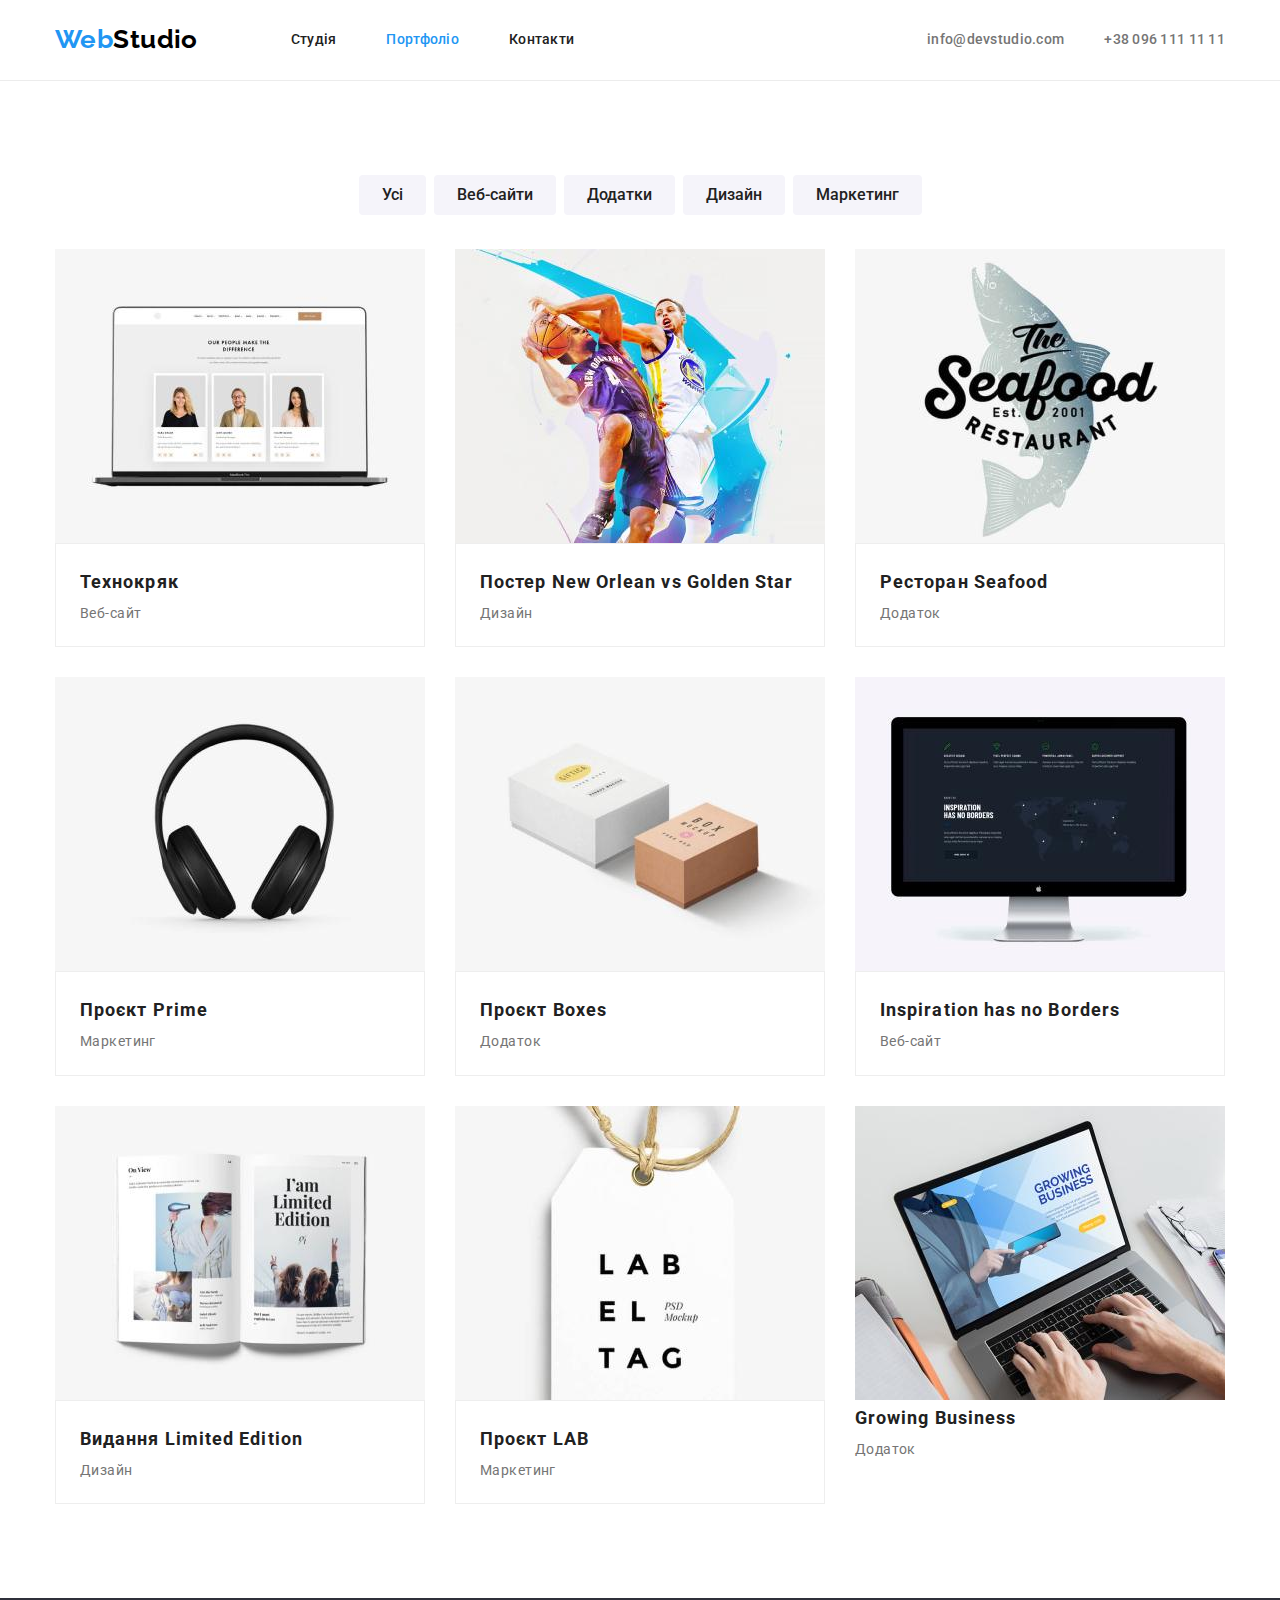
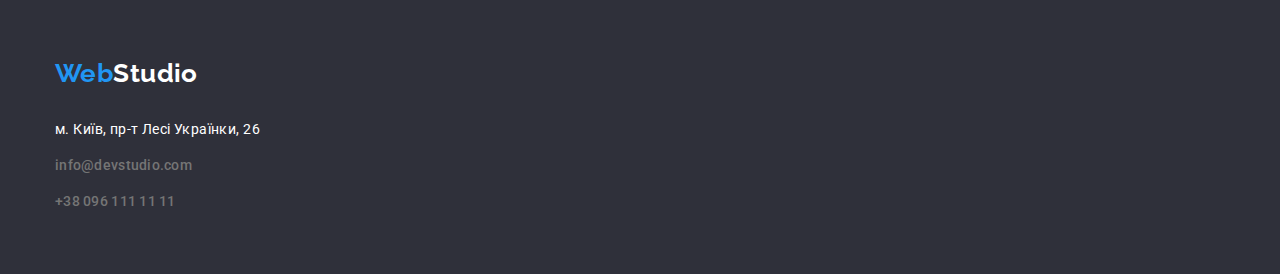
==== portfolio.html @ 403a50f3 "додано стилі для геометрії і позиціонування контенту за допомогою flexbox" ====
<!DOCTYPE html>
<html lang="en">
  <head>
    <meta charset="UTF-8" />
    <meta http-equiv="X-UA-Compatible" content="IE=edge" />
    <meta name="viewport" content="width=device-width, initial-scale=1.0" />
    <title>Portfolio</title>
    <link rel="preconnect" href="https://fonts.googleapis.com" />
    <link rel="preconnect" href="https://fonts.gstatic.com" crossorigin />
    <link
      href="https://fonts.googleapis.com/css2?family=Raleway:wght@700&family=Roboto:wght@400;500;700;900&display=swap"
      rel="stylesheet"
    />
    <link
      rel="stylesheet"
      href="https://cdnjs.cloudflare.com/ajax/libs/modern-normalize/1.1.0/modern-normalize.min.css"
    />
    <link rel="stylesheet" href="./css/styles.css" />
  </head>
  <body>

    <header class="header-section">
      <nav class="container main-nav">
        <a class="logo-header" href="./index.html"><span class="logo-web">Web</span>Studio</a>
        <ul class="header-list list">
          <li class="item">
            <a class="header-link link" href="./index.html">Студія</a>
          </li>
          <li class="item"><a class="header-link link current-link" href="./portfolio.html">Портфоліо</a></li>
          <li class="item"><a class="header-link link" href="#">Контакти</a></li>
        </ul>
        <ul class="contact-list list">
          <li class="item">
            <a class="contact link" href="mailto:info@devstudio.com"> info@devstudio.com</a>
          </li>
          <li class="item">
            <a class="contact link" href="tel:+380961111111">+38 096 111 11 11</a>
          </li>
        </ul>
      </nav>
    </header>

    <main>
      <section class="portfolio-section section">
        <div class="container">
          <h1 class="visually-hidden">Portfolio</h1>
          <ul class="button-list list">
            <li class="item"><button type="button" class="btn">Усі</button></li>
            <li class="item"><button type="button" class="btn">Веб-сайти</button></li>
            <li class="item"><button type="button" class="btn">Додатки</button></li>
            <li class="item"><button type="button" class="btn">Дизайн</button></li>
            <li class="item"><button type="button" class="btn">Маркетинг</button></li>
          </ul>
          <ul class="portfolio-list list">
            <li class="portfolio-item">
              <a class="link" href="">
                <img src="./images/img-portfolio-1.jpg" alt="Технокряк" width="370" height="294" />
                <div class="info-item">
                  <h2 class="title-item">Технокряк</h2>
                  <p class="text-item">Веб-сайт</p>
                </div>
              </a>
            </li>
            <li class="portfolio-item">
              <a class="link" href="">
                <img
                  src="./images/img-portfolio-2.jpg"
                  alt="Постер New Orlean vs Golden Star"
                  width="370"
                  height="294"
                />
                <div class="info-item">
                  <h2 class="title-item">
                    Постер <span lang="en">New Orlean vs Golden Star</span>
                  </h2>
                  <p class="text-item">Дизайн</p>
                </div>
              </a>
            </li>
            <li class="portfolio-item">
              <a class="link" href="">
                <img
                  src="./images/img-portfolio-3.jpg"
                  alt="Ресторан Seafood"
                  width="370"
                  height="294"
                />
                <div class="info-item">
                  <h2 class="title-item">Ресторан <span lang="en">Seafood</span></h2>
                  <p class="text-item">Додаток</p>
                </div>
              </a>
            </li>
            <li class="portfolio-item">
              <a class="link" href="">
                <img
                  src="./images/img-portfolio-4.jpg"
                  alt="Проєкт Prime"
                  width="370"
                  height="294"
                />
                <div class="info-item">
                  <h2 class="title-item">Проєкт <span>Prime</span></h2>
                  <p class="text-item">Маркетинг</p>
                </div>
              </a>
            </li>
            <li class="portfolio-item">
              <a class="link" href="">
                <img
                  src="./images/img-portfolio-5.jpg"
                  alt="Проєкт Boxes"
                  width="370"
                  height="294"
                />
                <div class="info-item">
                  <h2 class="title-item">Проєкт <span>Boxes</span></h2>
                  <p class="text-item">Додаток</p>
                </div>
              </a>
            </li>
            <li class="portfolio-item">
              <a class="link" href="">
                <img
                  src="./images/img-portfolio-6.jpg"
                  alt="Inspiration has no Borders"
                  width="370"
                  height="294"
                />
                <div class="info-item">
                  <h2 lang="en" class="title-item">Inspiration has no Borders</h2>
                  <p class="text-item">Веб-сайт</p>
                </div>
                <p></p>
              </a>
            </li>
            <li class="portfolio-item">
              <a class="link" href="">
                <img
                  src="./images/img-portfolio-7.jpg"
                  alt="Видання Limited Edition"
                  width="370"
                  height="294"
                />
                <div class="info-item">
                  <h2 class="title-item">Видання <span lang="en">Limited Edition</span></h2>
                  <p class="text-item">Дизайн</p>
                </div>
              </a>
            </li>
            <li class="portfolio-item">
              <a class="link" href="">
                <img src="./images/img-portfolio-8.jpg" alt="Проєкт LAB" width="370" height="294" />
                <div class="info-item">
                  <h2 class="title-item">Проєкт <span lang="en">LAB</span></h2>
                  <p class="text-item">Маркетинг</p>
                </div>
              </a>
            </li>
            <li class="portfolio-item">
              <a class="link" href="">
                <img
                  src="./images/img-portfolio-9.jpg"
                  alt="Growing Business"
                  width="370"
                  height="294"
                />
                <h2 lang="en" class="title-item">Growing Business</h2>
                <p class="text-item">Додаток</p>
              </a>
            </li>
          </ul>
        </div>
      </section>
    </main>

    <footer class="footer">
      <div class="container">
        <a class="logo-footer" href="./index.html"><span class="logo-web">Web</span>Studio</a>
        <address>
          <ul class="footer-list list">
            <li class="item">
              <a
                class="address"
                href="https://goo.gl/maps/CPtrU1FHBa2aNyZL9"
                target="_blank"
                rel="noopener noreferrer nofollow"
                >м. Київ, пр-т Лесі Українки, 26</a
              >
            </li>
            <li class="item">
              <a class="contact link" href="mailto:info@devstudio.com">info@devstudio.com</a>
            </li>
            <li class="item">
              <a class="contact link" href="tel:+380961111111">+38 096 111 11 11</a>
            </li>
          </ul>
        </address>
      </div>
    </footer>
  </body>
</html>
---- css/styles.css ----
:root {
  --title-text-color: #212121;
  --accent-color: #2196f3;
  --primery-text-color: #757575;
  --primery-white-color: #ffffff;
  --bkg-block-color: #2f303a;
  --button-color: #f5f4fa;
  --black-color: #000000;
}

body {
  color: var(--primery-text-color);
  background-color: var(--primery-white-color);
  font-family: 'Roboto', sans-serif;
  font-size: 14px;
  letter-spacing: 0.03em;
  line-height: 1.71;
}

h1,
h2,
h3,
h4,
h5,
h6,
p {
  margin: 0;
}

.list {
  padding: 0;
  margin: 0;
  list-style: none;
}
.link {
  text-decoration: none;
}

img {
  display: block;
  max-width: 100%;
  height: auto;
}

.container {
  width: 1200px;
  padding-left: 15px;
  padding-right: 15px;
  margin-left: auto;
  margin-right: auto;

  /* outline: 1px solid red; */
}

.section {
  padding-top: 94px;
  padding-bottom: 94px;
}

/* Header */
.header-section {
  border-bottom-width: 1px;
  border-bottom-style: solid;
  border-bottom-color: #ececec;
}
.logo-header {
  color: var(--black-color);
  text-decoration: none;
  font-family: 'Raleway', sans-serif;
  font-weight: 700;
  font-size: 26px;
  line-height: 1.2;
}
.logo-web {
  color: var(--accent-color);
}
.main-nav {
  display: flex;
  align-items: center;
}
.header-list {
  display: flex;
  margin-left: 93px;
}
.header-list .item:not(:last-child) {
  margin-right: 50px;
}
.contact-list {
  display: flex;
  margin-left: auto;
}
.contact-list .item:not(:last-child) {
  margin-right: 40px;
}
.header-link {
  display: block;
  padding-top: 32px;
  padding-bottom: 32px;
}
.header-link,
.contact {
  color: var(--title-text-color);
  font-weight: 500;
  font-size: 14px;
  line-height: 1.14;
  letter-spacing: 0.02em;
}
.header-link:hover,
.header-link:focus,
.contact:hover,
.contact:focus {
  color: var(--accent-color);
}
.current-link {
  color: var(--accent-color);
}
li > .contact {
  color: var(--primery-text-color);
  font-style: normal;
}

/* Hero  */
.section-hero {
  margin-left: auto;
  margin-right: auto;
  width: 1600px;
  background-color: var(--bkg-block-color);
  text-align: center;
}
.banner {
  padding: 200px 0;
}
.title-hero {
  margin-bottom: 30px;

  color: var(--primery-white-color);
  font-weight: 900;
  font-size: 44px;
  line-height: 1.34;
  text-align: center;
  letter-spacing: 0.06em;
  text-transform: uppercase;
}
.button-hero {
  display: inline-block;
  border: 1px solid transparent;
  border-radius: 4px;
  padding: 10px 24px;
  min-width: 200px;

  color: var(--primery-white-color);
  background-color: var(--accent-color);
  font-family: inherit;
  font-weight: 700;
  font-size: 16px;
  line-height: 1.88;
  text-align: center;
  cursor: pointer;
  letter-spacing: 0.06em;
}
.button-hero:hover,
.button-hero:focus {
  box-shadow: 0px 4px 4px rgba(0, 0, 0, 0.15);
}

/* Особливості */
.visually-hidden {
position: absolute;
width: 1px;
height: 1px;
margin: -1px;
border: 0;
padding: 0;
white-space: nowrap;
clip-path: inset(100%);
clip: rect(0 0 0 0);
overflow: hidden;
}
.feature-list {
  display: flex;
}
.feature-list .item {
  max-width: 270px;
}
.feature-list .item:not(:last-child) {
  margin-right: 30px;
}
.subtitle-feature {
  margin-bottom: 10px;

  color: var(--title-text-color);
  font-weight: 700;
  line-height: 1.15;
  text-transform: uppercase;
}

/* Чим ми займаємось */
.section-work {
  padding-top: 0;
}
.title {
  margin-bottom: 50px;

  color: var(--title-text-color);
  font-weight: 700;
  font-size: 36px;
  line-height: 1.17;
  text-align: center;
}
.work-list {
  display: flex;
}
.work-list .item:not(:last-child) {
  margin-right: 30px;
}

/* Команда */
.section-team {
  background-color: var(--button-color);
}
.team-list {
  display: flex;
}
.team-item:not(:last-child) {
  margin-right: 30px;
}
.team-item {
  background-color: var(--primery-white-color);
}
.team-info {
  padding-top: 30px;
  padding-bottom: 30px;
  box-shadow: 0px 1px 3px rgba(0, 0, 0, 0.12), 0px 1px 1px rgba(0, 0, 0, 0.14),
    0px 2px 1px rgba(0, 0, 0, 0.2);
  border-radius: 0px 0px 4px 4px;
}
.name {
  padding: 10px;

  color: var(--title-text-color);
  font-weight: 500;
  font-size: 16px;
  line-height: 1.2;
  text-align: center;
}
.profession {
  font-size: 16px;
  line-height: 1.2;
  text-align: center;
}

/* Footer */
.address {
  color: var(--primery-white-color);
  text-decoration: none;
  font-style: normal;
}
.logo-footer {
  color: var(--primery-white-color);
  text-decoration: none;
  font-family: 'Raleway', sans-serif;
  font-weight: 700;
  font-size: 26px;
  line-height: 1.2;
}
.footer {
  padding-top: 60px;
  padding-bottom: 60px;
  background-color: var(--bkg-block-color);
}
.footer-list {
  display: flex;
  flex-direction: column;
  margin-top: 28px;
}
.footer-list .item:not(:last-child) {
  margin-bottom: 12px;
}



/* Portfolio */
.button-list {
  display: flex;
  justify-content: center;
  margin-bottom: 34px;
}
.button-list .item:not(:last-child) {
  margin-right: 8px;
}
.btn {
  display: inline-block;
  border: 1px solid transparent;
  border-radius: 4px;
  padding: 6px 22px;

  color: var(--title-text-color);
  background-color: var(--button-color);
  font-family: inherit;
  font-weight: 500;
  font-size: 16px;
  line-height: 1.6;
  text-align: center;
  cursor: pointer;
}
.btn:hover,
.btn:focus {
  color: var(--primery-white-color);
  background-color: var(--accent-color);
  box-shadow: 0px 2px 2px rgba(0, 0, 0, 0.12);
}
.title-item {
  color: var(--title-text-color);
  font-weight: 700;
  font-size: 18px;
  line-height: 2;
  letter-spacing: 0.06em;
}
.text-item {
  color: var(--primery-text-color);
  line-height: 1.9;
}
.info-item {
  border: 1px solid #eeeeee;
  padding: 20px 24px;
}
.portfolio-list {
  display: flex;
  flex-wrap: wrap;
}
.portfolio-item {
  width: calc((100% - 60px) / 3);
  margin-right: 30px;
  margin-bottom: 30px;
}
.portfolio-item:nth-child(3n) {
  margin-right: 0;
}
.portfolio-item:nth-last-child(-n + 3) {
  margin-bottom: 0;
}
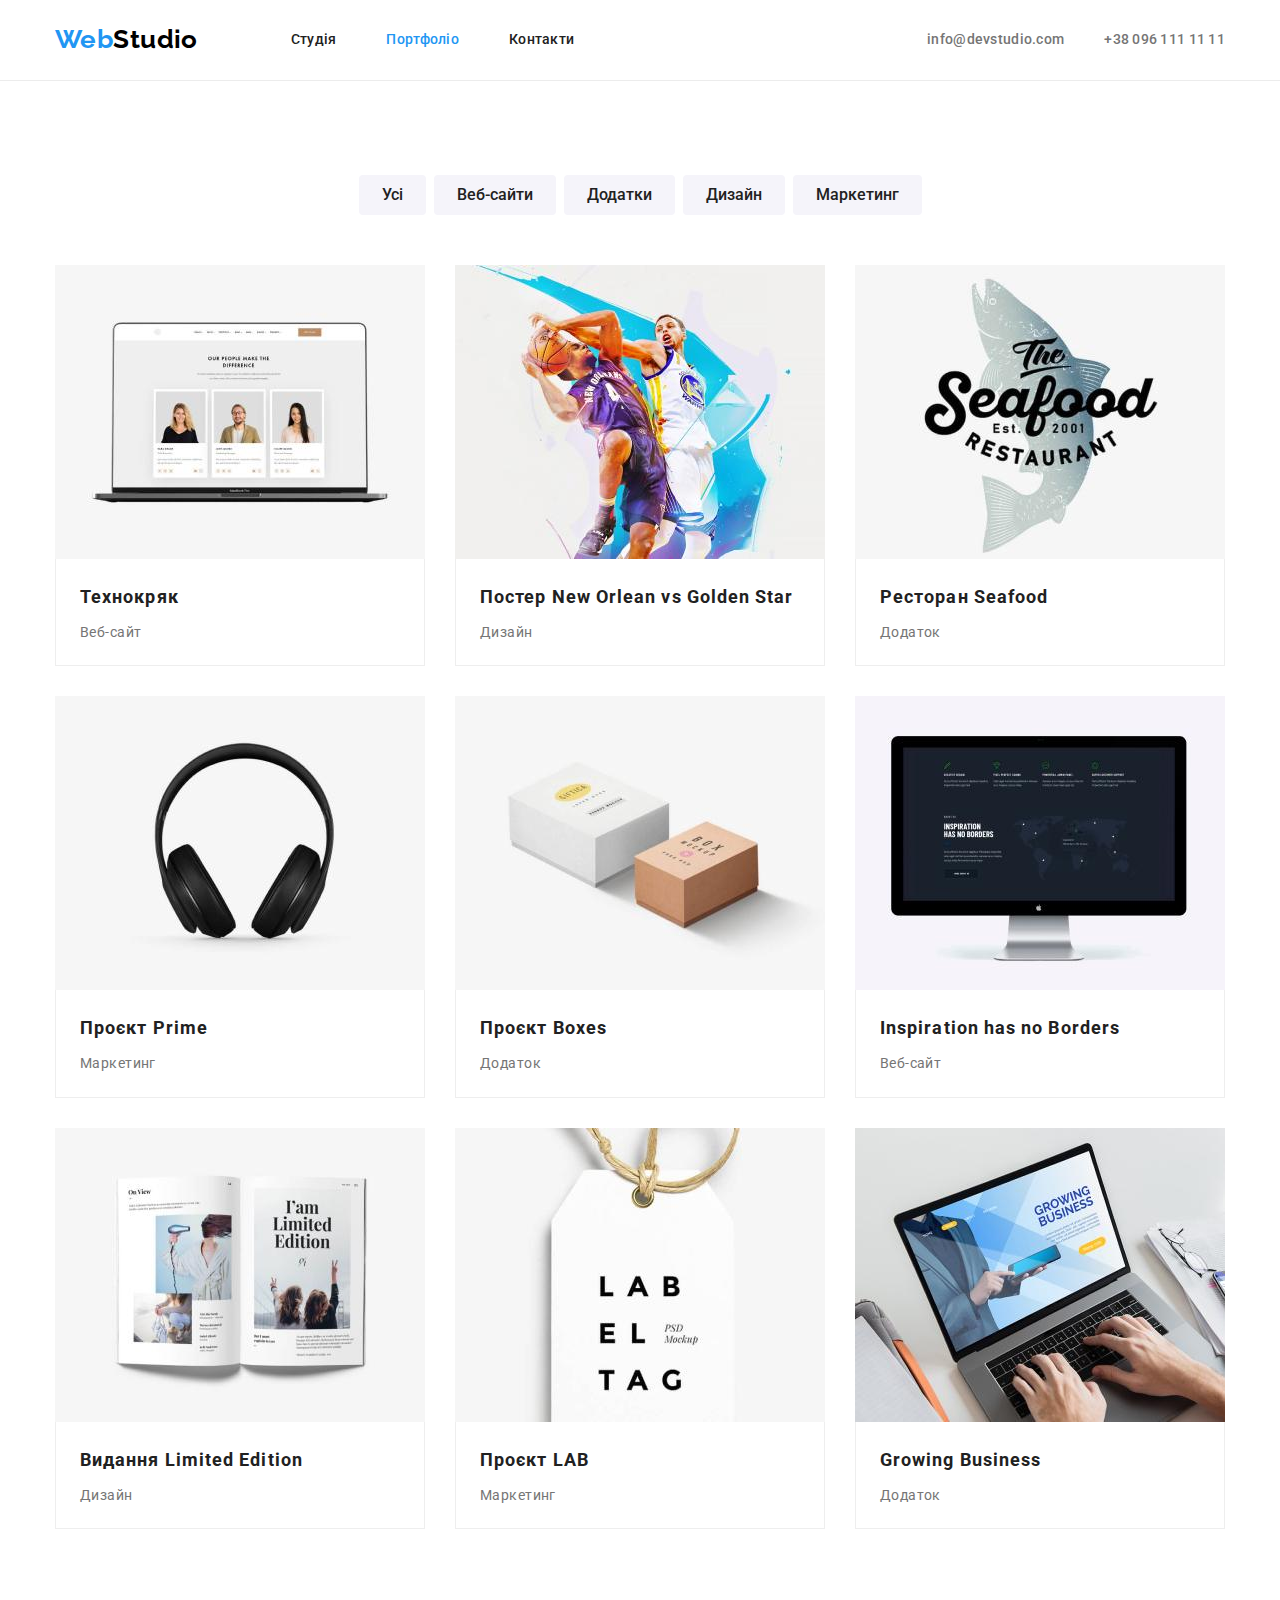
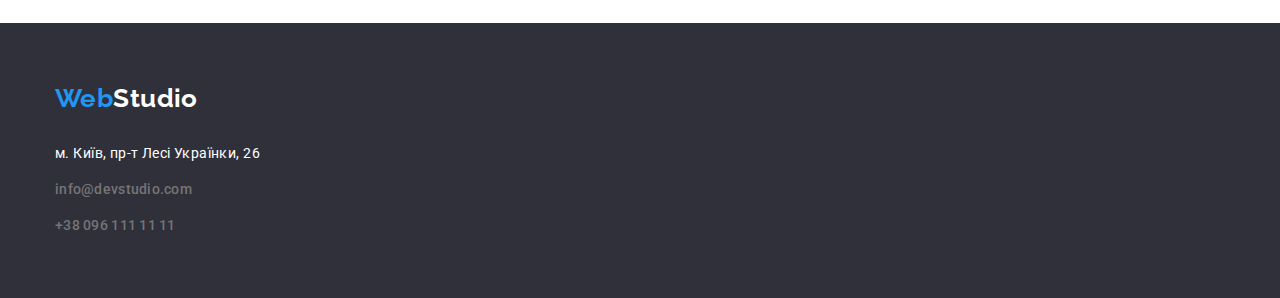
==== commit 447bdad0: "виправила помилки" ====
--- a/portfolio.html
+++ b/portfolio.html
@@ -18,7 +18,6 @@
     <link rel="stylesheet" href="./css/styles.css" />
   </head>
   <body>
-
     <header class="header-section">
       <nav class="container main-nav">
         <a class="logo-header" href="./index.html"><span class="logo-web">Web</span>Studio</a>
@@ -26,7 +25,9 @@
           <li class="item">
             <a class="header-link link" href="./index.html">Студія</a>
           </li>
-          <li class="item"><a class="header-link link current-link" href="./portfolio.html">Портфоліо</a></li>
+          <li class="item">
+            <a class="header-link link current-link" href="./portfolio.html">Портфоліо</a>
+          </li>
           <li class="item"><a class="header-link link" href="#">Контакти</a></li>
         </ul>
         <ul class="contact-list list">
@@ -165,8 +166,10 @@
                   width="370"
                   height="294"
                 />
-                <h2 lang="en" class="title-item">Growing Business</h2>
-                <p class="text-item">Додаток</p>
+                <div class="info-item">
+                  <h2 lang="en" class="title-item">Growing Business</h2>
+                  <p class="text-item">Додаток</p>
+                </div>
               </a>
             </li>
           </ul>
--- a/css/styles.css
+++ b/css/styles.css
@@ -6,6 +6,8 @@
   --bkg-block-color: #2f303a;
   --button-color: #f5f4fa;
   --black-color: #000000;
+  --border-color: #ececec;
+  --second-border-color: #eeeeee;
 }
 
 body {
@@ -61,7 +63,7 @@
 .header-section {
   border-bottom-width: 1px;
   border-bottom-style: solid;
-  border-bottom-color: #ececec;
+  border-bottom-color: var(--border-color);
 }
 .logo-header {
   color: var(--black-color);
@@ -121,9 +123,6 @@
 
 /* Hero  */
 .section-hero {
-  margin-left: auto;
-  margin-right: auto;
-  width: 1600px;
   background-color: var(--bkg-block-color);
   text-align: center;
 }
@@ -165,16 +164,16 @@
 
 /* Особливості */
 .visually-hidden {
-position: absolute;
-width: 1px;
-height: 1px;
-margin: -1px;
-border: 0;
-padding: 0;
-white-space: nowrap;
-clip-path: inset(100%);
-clip: rect(0 0 0 0);
-overflow: hidden;
+  position: absolute;
+  width: 1px;
+  height: 1px;
+  margin: -1px;
+  border: 0;
+  padding: 0;
+  white-space: nowrap;
+  clip-path: inset(100%);
+  clip: rect(0 0 0 0);
+  overflow: hidden;
 }
 .feature-list {
   display: flex;
@@ -235,7 +234,7 @@
   border-radius: 0px 0px 4px 4px;
 }
 .name {
-  padding: 10px;
+  margin-bottom: 10px;
 
   color: var(--title-text-color);
   font-weight: 500;
@@ -256,6 +255,9 @@
   font-style: normal;
 }
 .logo-footer {
+  display: block;
+  margin-bottom: 28px;
+
   color: var(--primery-white-color);
   text-decoration: none;
   font-family: 'Raleway', sans-serif;
@@ -268,22 +270,15 @@
   padding-bottom: 60px;
   background-color: var(--bkg-block-color);
 }
-.footer-list {
-  display: flex;
-  flex-direction: column;
-  margin-top: 28px;
-}
 .footer-list .item:not(:last-child) {
   margin-bottom: 12px;
 }
 
-
-
 /* Portfolio */
 .button-list {
   display: flex;
   justify-content: center;
-  margin-bottom: 34px;
+  margin-bottom: 50px;
 }
 .button-list .item:not(:last-child) {
   margin-right: 8px;
@@ -309,21 +304,6 @@
   background-color: var(--accent-color);
   box-shadow: 0px 2px 2px rgba(0, 0, 0, 0.12);
 }
-.title-item {
-  color: var(--title-text-color);
-  font-weight: 700;
-  font-size: 18px;
-  line-height: 2;
-  letter-spacing: 0.06em;
-}
-.text-item {
-  color: var(--primery-text-color);
-  line-height: 1.9;
-}
-.info-item {
-  border: 1px solid #eeeeee;
-  padding: 20px 24px;
-}
 .portfolio-list {
   display: flex;
   flex-wrap: wrap;
@@ -339,3 +319,29 @@
 .portfolio-item:nth-last-child(-n + 3) {
   margin-bottom: 0;
 }
+.title-item {
+  margin-bottom: 4px;
+
+  color: var(--title-text-color);
+  font-weight: 700;
+  font-size: 18px;
+  line-height: 2;
+  letter-spacing: 0.06em;
+}
+.text-item {
+  color: var(--primery-text-color);
+  line-height: 1.9;
+}
+.info-item {
+  border-right-width: 1px;
+  border-right-style: solid;
+  border-right-color: var(--second-border-color);
+  border-bottom-width: 1px;
+  border-bottom-style: solid;
+  border-bottom-color: var(--second-border-color);
+  border-left-width: 1px;
+  border-left-style: solid;
+  border-left-color: var(--second-border-color);
+  padding: 20px 24px;
+}
+
